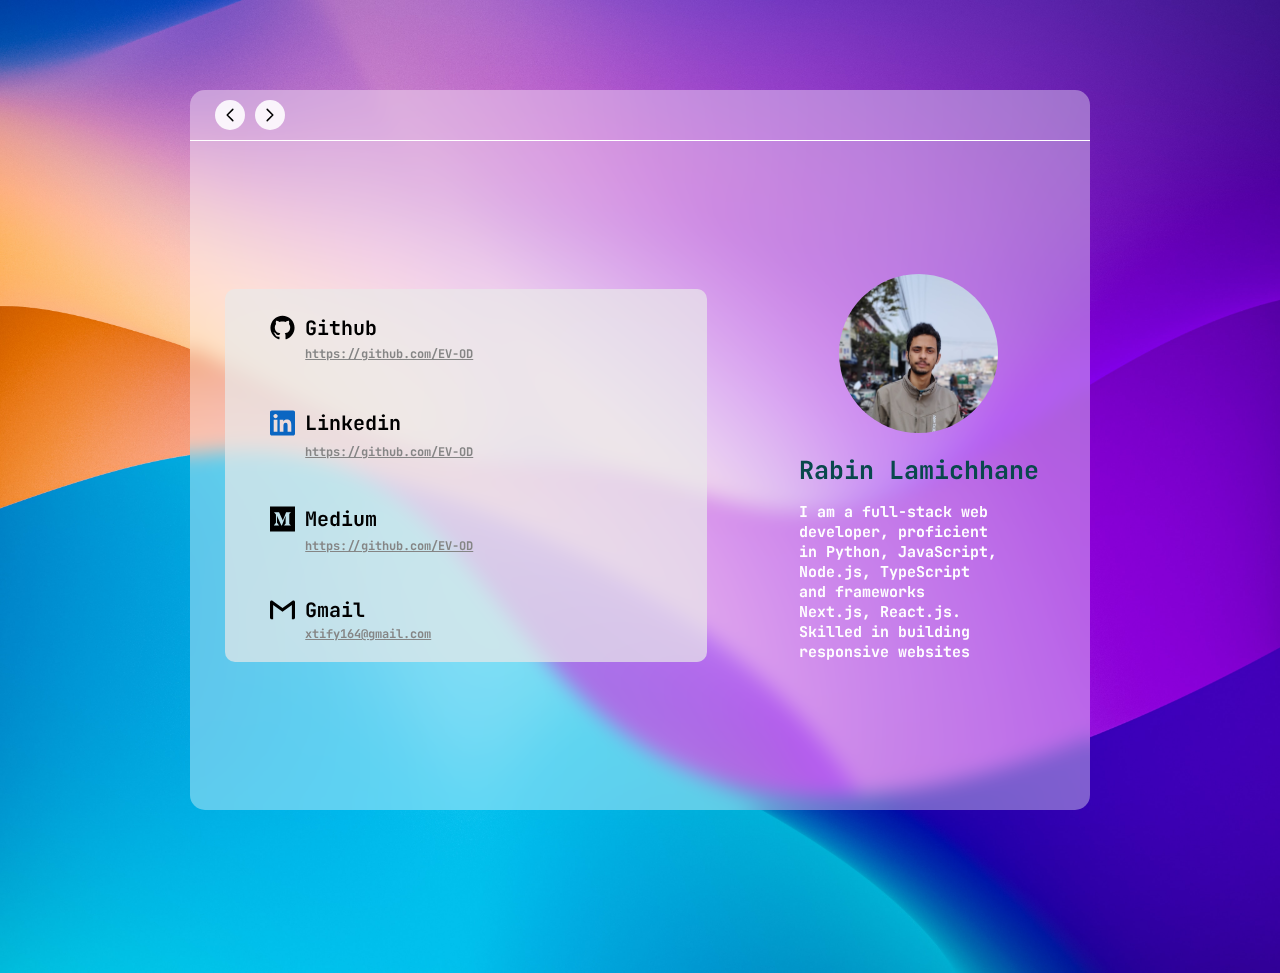
==== contact.html @ 8a6aaa42 "added contact or profile" ====
<!DOCTYPE html>
<html lang="en">
  <head>
    <meta charset="UTF-8" />
    <meta http-equiv="X-UA-Compatible" content="IE=edge" />
    <meta name="viewport" content="width=device-width, initial-scale=1.0" />
    <title>Document</title>
    <link rel="stylesheet" href="contact.css" />
  </head>
  <body>
    <img class="bg-image" src="contact-resources/bg.jpg" alt="" />

    <div class="ui flex flex-col">
      <div class="titlebar flex">
        <button class="b1">
          <svg
            xmlns="http://www.w3.org/2000/svg"
            fill="none"
            viewBox="0 0 24 24"
            stroke-width="1.5"
            stroke="currentColor"
            class="w-6 h-6"
          >
            <path
              stroke-linecap="round"
              stroke-linejoin="round"
              d="M15.75 19.5L8.25 12l7.5-7.5"
            />
          </svg>
        </button>
        <button class="b2">
          <svg
            xmlns="http://www.w3.org/2000/svg"
            fill="none"
            viewBox="0 0 24 24"
            stroke-width="1.5"
            stroke="currentColor"
            class="w-6 h-6"
          >
            <path
              stroke-linecap="round"
              stroke-linejoin="round"
              d="M8.25 4.5l7.5 7.5-7.5 7.5"
            />
          </svg>
        </button>
      </div>
      <div class="content flex">
        <div class="left-bar bar flex center">
          <div class="glass flex flex-col">
            <a href="https://github.com/EV-OD" class="link flex flex-col">
              <div class="title flex items-center gap-3">
                <svg
                  width="38"
                  height="37"
                  viewBox="0 0 38 37"
                  fill="none"
                  xmlns="http://www.w3.org/2000/svg"
                >
                  <path
                    d="M19 0.666687C16.5925 0.666687 14.2085 1.14089 11.9842 2.06223C9.75985 2.98357 7.7388 4.33399 6.0364 6.0364C2.59823 9.47456 0.666687 14.1377 0.666687 19C0.666687 27.1034 5.92835 33.9784 13.2067 36.4167C14.1234 36.5634 14.4167 35.995 14.4167 35.5V32.4017C9.33835 33.5017 8.25669 29.945 8.25669 29.945C7.41335 27.8184 6.22169 27.25 6.22169 27.25C4.55335 26.1134 6.35002 26.15 6.35002 26.15C8.18335 26.2784 9.15502 28.0384 9.15502 28.0384C10.75 30.825 13.445 30 14.49 29.56C14.655 28.3684 15.1317 27.5617 15.645 27.1034C11.575 26.645 7.30335 25.0684 7.30335 18.0834C7.30335 16.0484 8.00002 14.4167 9.19169 13.115C9.00835 12.6567 8.36669 10.75 9.37502 8.27502C9.37502 8.27502 10.915 7.78002 14.4167 10.145C15.865 9.74169 17.4417 9.54002 19 9.54002C20.5584 9.54002 22.135 9.74169 23.5834 10.145C27.085 7.78002 28.625 8.27502 28.625 8.27502C29.6334 10.75 28.9917 12.6567 28.8084 13.115C30 14.4167 30.6967 16.0484 30.6967 18.0834C30.6967 25.0867 26.4067 26.6267 22.3184 27.085C22.9784 27.6534 23.5834 28.7717 23.5834 30.4767V35.5C23.5834 35.995 23.8767 36.5817 24.8117 36.4167C32.09 33.96 37.3334 27.1034 37.3334 19C37.3334 16.5925 36.8592 14.2085 35.9378 11.9842C35.0165 9.75985 33.6661 7.7388 31.9636 6.0364C30.2612 4.33399 28.2402 2.98357 26.0159 2.06223C23.7916 1.14089 21.4076 0.666687 19 0.666687Z"
                    fill="black"
                  />
                </svg>
                <h3>Github</h3>
              </div>
              <span>https://github.com/EV-OD</span>
            </a>
            <a href="https://github.com/EV-OD" class="link flex flex-col">
              <div class="title flex items-center gap-3">
                <svg
                  width="42"
                  height="42"
                  viewBox="0 0 42 42"
                  fill="none"
                  xmlns="http://www.w3.org/2000/svg"
                >
                  <path
                    d="M35.7858 35.7864H29.5627V26.0406C29.5627 23.7167 29.5212 20.725 26.3261 20.725C23.0849 20.725 22.5889 23.2572 22.5889 25.8715V35.7858H16.366V15.7446H22.34V18.4834H22.4237C23.0216 17.4612 23.8855 16.6202 24.9235 16.0501C25.9615 15.48 27.1347 15.2021 28.3182 15.246C34.6255 15.246 35.7884 19.3948 35.7884 24.7921L35.7858 35.7864ZM9.34416 13.0052C7.34965 13.0055 5.73249 11.3889 5.73216 9.39436C5.73183 7.39986 7.34834 5.78269 9.34285 5.78236C11.3374 5.78187 12.9545 7.39854 12.9548 9.39305C12.955 10.3509 12.5747 11.2695 11.8976 11.9469C11.2205 12.6243 10.302 13.005 9.34416 13.0052ZM12.4558 35.7866H6.22615V15.7446H12.4556V35.7864L12.4558 35.7866ZM38.8882 0.00293472H3.09912C1.40764 -0.0160965 0.0204888 1.3389 -0.000183105 3.03038V38.9688C0.0198325 40.6611 1.40682 42.0174 3.09896 41.9997H38.8882C40.584 42.0207 41.9764 40.6643 41.9998 38.9688V3.02759C41.9757 1.33283 40.5831 -0.0220028 38.8882 0.000145662"
                    fill="#0A66C2"
                  />
                </svg>

                <h3>Linkedin</h3>
              </div>
              <span>https://github.com/EV-OD</span>
            </a>
            <a href="https://github.com/EV-OD" class="link flex flex-col">
              <div class="title flex items-center gap-3">
                <svg
                  width="38"
                  height="38"
                  viewBox="0 0 38 38"
                  fill="none"
                  xmlns="http://www.w3.org/2000/svg"
                >
                  <path
                    d="M0 0V38H38V0H0ZM31.5673 9.00481L29.5319 10.9594C29.3526 11.0889 29.2659 11.3121 29.3028 11.5283V25.8839C29.2659 26.1072 29.3526 26.3233 29.5319 26.4587L31.5174 28.4133V28.8396H21.5104V28.4133L23.5695 26.4088C23.7737 26.2046 23.7738 26.1488 23.7738 25.84V14.231L18.0405 28.7897H17.2674L10.5937 14.231V23.9911C10.5379 24.3996 10.6744 24.814 10.9582 25.1109L13.642 28.3646V28.7909H6.04081V28.3646L8.72456 25.1109C9.00956 24.814 9.139 24.3996 9.06419 23.9911V12.7098C9.101 12.3939 8.9775 12.0852 8.74237 11.875L6.36144 9.00481V8.57137H13.7584L19.4797 21.1209L24.5076 8.57137H31.5649L31.5673 9.00481Z"
                    fill="black"
                  />
                </svg>

                <h3>Medium</h3>
              </div>
              <span>https://github.com/EV-OD</span>
            </a>
            <a href="mailto:xtify164@gmail.com" class="link flex flex-col">
              <div class="title flex items-center gap-3">
                <svg
                  width="42"
                  height="32"
                  viewBox="0 0 42 32"
                  fill="none"
                  xmlns="http://www.w3.org/2000/svg"
                >
                  <path
                    d="M42 2.625V28.875C42 30.3647 40.8647 31.5 39.375 31.5H36.75V7.67681L21 18.9906L5.25 7.67681V31.5H2.625C1.13531 31.5 0 30.3647 0 28.875V2.625C0 1.8795 0.280875 1.22325 0.752063 0.758625C1.22325 0.279563 1.8795 0 2.625 0H3.50044L21 12.6879L38.4996 0H39.375C40.1205 0 40.7768 0.280875 41.2479 0.758625C41.7191 1.22325 42 1.8795 42 2.625Z"
                    fill="black"
                  />
                </svg>

                <h3>Gmail</h3>
              </div>
              <span>xtify164@gmail.com</span>
            </a>
          </div>
        </div>
        <div class="right-bar bar flex flex-col center">
          <div class="my-image"></div>
          <div class="detail flex flex-col">
            <h2>Rabin Lamichhane</h2>
            <p>
              I am a full-stack web developer, proficient in Python, JavaScript,
              Node.js, TypeScript and frameworks Next.js, React.js. Skilled in
              building responsive websites
            </p>
          </div>
        </div>
      </div>
    </div>
  </body>
  <script>
    let backButton = document.querySelector(".b1");
    let forwardButton = document.querySelector(".b2");

    backButton.onclick = (e) => {
      window.history.back();
    };

    forwardButton.onclick = (e) => {
      window.history.forward();
    };
  </script>
</html>
---- contact.css ----
@import url("https://fonts.googleapis.com/css2?family=Edu+NSW+ACT+Foundation&family=Iceberg&family=JetBrains+Mono:wght@200&display=swap");

body {
  margin: 0;
  min-height: 100vh;
  overflow: hidden;
  display: flex;
  justify-content: center;
  align-items: center;
}

.bg-image {
  position: absolute;
  left: 0;
  top: 0;
  width: 100%;
  min-height: 100vh;
  z-index: -1;
}

.flex {
  display: flex;
}
.flex-col {
  flex-direction: column;
}

.circle {
  --d: 12px;
  width: var(--d);
  height: var(--d);
  background-color: red;
  border-radius: 100px;
  cursor: pointer;
  box-shadow: 0 0 0 0pt rgba(149, 149, 149, 0.385);
  transition: all 0.1s ease;
}

.circle:hover {
  box-shadow: 0 0 0 2pt rgba(105, 105, 105, 0.642);
}

.c2 {
  background-color: yellow;
}

.c3 {
  background-color: green;
}

.center {
  align-items: center;
  justify-content: center;
}

.items-center {
  align-items: center;
}
.justify-center {
  justify-content: center;
}
.gap-3 {
  gap: 10px;
}

.titlebar {
  gap: 10px;
  height: 50px;
  align-items: center;
  padding-inline-start: 25px;
  border-bottom: 1px solid #ffffff;
}

.ui {
  width: 100%;
  max-width: 900px;
  height: 80vh;
  margin-inline: 10px;
  background: rgba(255, 255, 255, 0.37);
  backdrop-filter: blur(10px);
  border-radius: 15px;
}
.titlebar button {
  width: 30px;
  height: 30px;
  display: flex;
  justify-content: center;
  align-items: center;
  border-radius: 100px;
  border: transparent;
  background-color: transparent;
  cursor: pointer;
  transition: all 0.2s ease;
  background-color: rgba(255, 255, 255, 0.877);
}

.titlebar button:hover {
  background-color: rgba(255, 255, 255, 0.378);
  transition: all 0.1s ease-in-out;
}
.titlebar button:active {
  background-color: rgba(108, 108, 108, 0.59);
}

.titlebar button:active svg {
  stroke: white;
}

.titlebar button svg {
  stroke-width: 2px;
}

.content {
  gap: 5px;
  flex-grow: 1;
}

.bar {
  flex-grow: 1;
}

.left-bar {
  width: 50%;
}

.glass {
  width: 80%;
  background: rgba(232, 232, 232, 0.71);
  border-radius: 10px;
  padding: 20px;
  padding-left: 20px;
  gap: 40px;
}
.link {
  margin-left: 25px;
  text-decoration: none;
}
.link svg {
  width: 25px;
}
h3 {
  margin: 0;
  font-family: "JetBrains Mono";
  font-style: normal;
  font-weight: 700;
  font-size: 20px;
  line-height: 26px;
  color: black;
  text-decoration: none;
}
.link span {
  font-family: "JetBrains Mono";
  font-style: normal;
  font-weight: 700;
  font-size: 12px;
  line-height: 16px;
  color: #858585;
  margin-inline-start: 35px;
  text-decoration: underline;
}
.my-image {
  width: 159px;
  height: 159px;
  background: url("contact-resources/me.jpg");
  background-size: cover;
  border-radius: 100px;
}
.detail h2 {
  font-family: "JetBrains Mono";
  font-style: normal;
  font-weight: 700;
  font-size: 25px;
  line-height: 33px;
  color: #09484c;
  margin-bottom: 0;
}

.detail p {
  font-family: "JetBrains Mono";
  font-style: normal;
  font-weight: 700;
  font-size: 15px;
  line-height: 20px;
  max-width: 200px;
  color: white;
}
@media screen and (max-width: 700px) {
  .content {
    flex-direction: column-reverse;
  }
  .left-bar {
    width: 100%;
  }
  .glass {
    flex-direction: row;
    width: 100%;
    justify-content: space-around;
    gap: 0;
    padding-inline: 5px;
    flex-wrap: wrap;
  }
  .link h3 {
    font-size: 3vw;
  }
  .detail {
    width: 100%;
    text-align: center;
  }
  .detail p {
    width: 100%;
    max-width: 80%;
    text-align: start;
    margin-inline: auto;
  }
  .link span {
    display: none;
  }
}
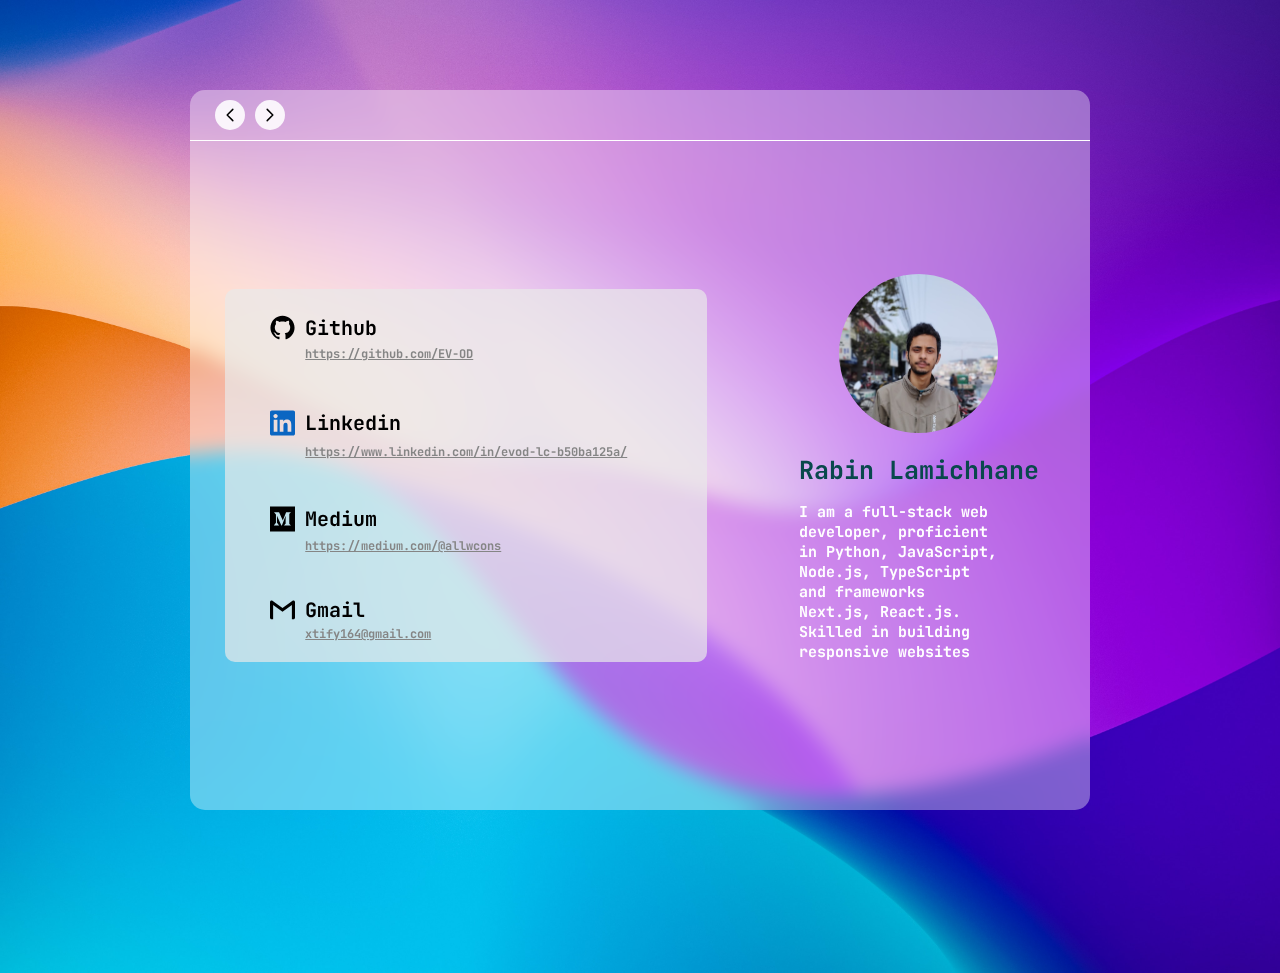
==== commit b7f61dc4: "completed v1" ====
--- a/contact.html
+++ b/contact.html
@@ -66,7 +66,10 @@
               </div>
               <span>https://github.com/EV-OD</span>
             </a>
-            <a href="https://github.com/EV-OD" class="link flex flex-col">
+            <a
+              href="https://www.linkedin.com/in/evod-lc-b50ba125a/"
+              class="link flex flex-col"
+            >
               <div class="title flex items-center gap-3">
                 <svg
                   width="42"
@@ -83,9 +86,9 @@
 
                 <h3>Linkedin</h3>
               </div>
-              <span>https://github.com/EV-OD</span>
+              <span>https://www.linkedin.com/in/evod-lc-b50ba125a/</span>
             </a>
-            <a href="https://github.com/EV-OD" class="link flex flex-col">
+            <a href="https://medium.com/@allwcons" class="link flex flex-col">
               <div class="title flex items-center gap-3">
                 <svg
                   width="38"
@@ -102,7 +105,7 @@
 
                 <h3>Medium</h3>
               </div>
-              <span>https://github.com/EV-OD</span>
+              <span>https://medium.com/@allwcons</span>
             </a>
             <a href="mailto:xtify164@gmail.com" class="link flex flex-col">
               <div class="title flex items-center gap-3">
